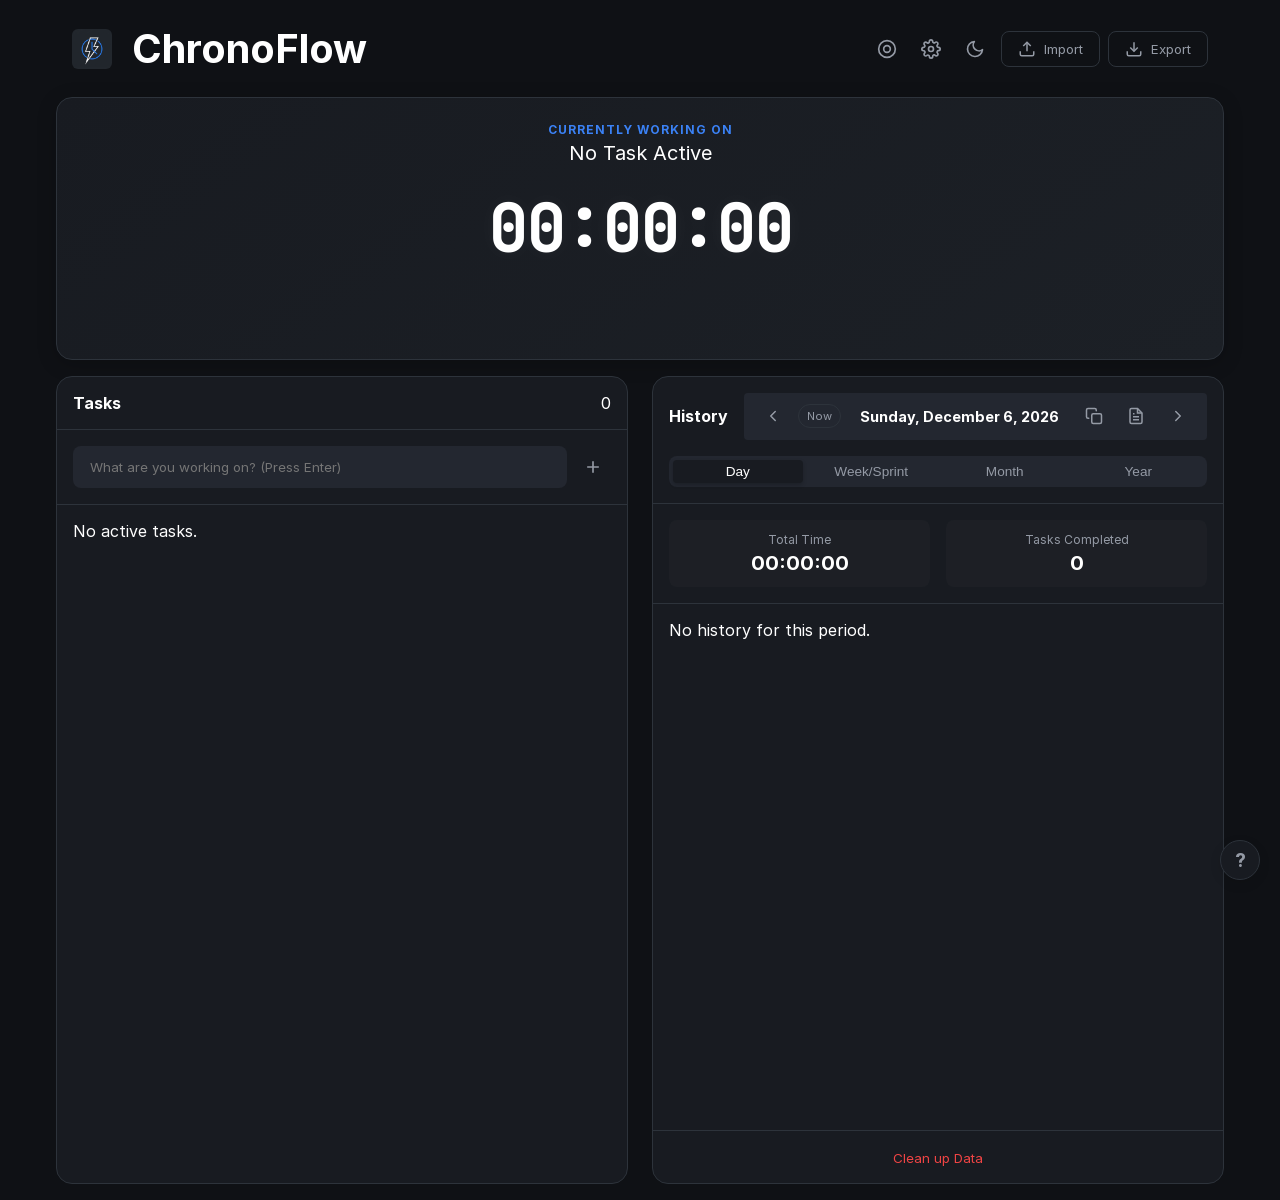
==== index.html @ f13c5814 "feat: Centralize favicon and logo assets in `src/img`, replace header text logo with an image, and a" ====
<!--
 * @file index.html
 * @description Main application layout and modal containers
 * @requires style.css, script.js
-->
<!DOCTYPE html>
<html lang="en">

<head>
    <meta charset="UTF-8">
    <meta name="viewport" content="width=device-width, initial-scale=1.0">
    <title>ChronoFlow | Premium Time Tracker</title>
    <link rel="icon" type="image/png" href="src/img/favicon.png">
    <link rel="stylesheet" href="src/css/style.css">
</head>

<body>
    <div class="app-container">
        <!-- Header -->
        <header class="app-header">
            <div class="logo">
                <span class="logo-icon"><img class="logo-icon" src="src/img/favicon.png" alt="Logo"></span>
                <h1>ChronoFlow</h1>
            </div>
            <div class="header-controls">
                <button id="zenModeBtn" class="btn btn-icon" title="Toggle Zen Mode">
                    <svg width="20" height="20" viewBox="0 0 24 24" fill="none" stroke="currentColor" stroke-width="2">
                        <circle cx="12" cy="12" r="10"></circle>
                        <circle cx="12" cy="12" r="4"></circle>
                    </svg>
                </button>
                <button id="settingsBtn" class="btn btn-icon" title="Settings">
                    <svg width="20" height="20" viewBox="0 0 24 24" fill="none" stroke="currentColor" stroke-width="2">
                        <circle cx="12" cy="12" r="3"></circle>
                        <path
                            d="M19.4 15a1.65 1.65 0 0 0 .33 1.82l.06.06a2 2 0 0 1 0 2.83 2 2 0 0 1-2.83 0l-.06-.06a1.65 1.65 0 0 0-1.82-.33 1.65 1.65 0 0 0-1 1.51V21a2 2 0 0 1-2 2 2 2 0 0 1-2-2v-.09A1.65 1.65 0 0 0 9 19.4a1.65 1.65 0 0 0-1.82.33l-.06.06a2 2 0 0 1-2.83 0 2 2 0 0 1 0-2.83l.06-.06a1.65 1.65 0 0 0 .33-1.82 1.65 1.65 0 0 0-1.51-1H3a2 2 0 0 1-2-2 2 2 0 0 1 2-2h.09A1.65 1.65 0 0 0 4.6 9a1.65 1.65 0 0 0-.33-1.82l-.06-.06a2 2 0 0 1 0-2.83 2 2 0 0 1 2.83 0l.06.06a1.65 1.65 0 0 0 1.82.33H9a1.65 1.65 0 0 0 1-1.51V3a2 2 0 0 1 2-2 2 2 0 0 1 2 2v.09a1.65 1.65 0 0 0 1 1.51 1.65 1.65 0 0 0 1.82-.33l.06-.06a2 2 0 0 1 2.83 0 2 2 0 0 1 0 2.83l-.06.06a1.65 1.65 0 0 0-.33 1.82V9a1.65 1.65 0 0 0 1.51 1H21a2 2 0 0 1 2 2 2 2 0 0 1-2 2h-.09a1.65 1.65 0 0 0-1.51 1z">
                        </path>
                    </svg>
                </button>
                <button id="themeToggle" class="btn btn-icon" title="Toggle Theme">
                    <svg id="themeIconSun" class="hidden" width="20" height="20" viewBox="0 0 24 24" fill="none"
                        stroke="currentColor" stroke-width="2" stroke-linecap="round" stroke-linejoin="round">
                        <circle cx="12" cy="12" r="5" />
                        <line x1="12" y1="1" x2="12" y2="3" />
                        <line x1="12" y1="21" x2="12" y2="23" />
                        <line x1="4.22" y1="4.22" x2="5.64" y2="5.64" />
                        <line x1="18.36" y1="18.36" x2="19.78" y2="19.78" />
                        <line x1="1" y1="12" x2="3" y2="12" />
                        <line x1="21" y1="12" x2="23" y2="12" />
                        <line x1="4.22" y1="19.78" x2="5.64" y2="18.36" />
                        <line x1="18.36" y1="5.64" x2="19.78" y2="4.22" />
                    </svg>
                    <svg id="themeIconMoon" width="20" height="20" viewBox="0 0 24 24" fill="none" stroke="currentColor"
                        stroke-width="2" stroke-linecap="round" stroke-linejoin="round">
                        <path d="M21 12.79A9 9 0 1 1 11.21 3 7 7 0 0 0 21 12.79z" />
                    </svg>
                </button>
                <input type="file" id="importInput" accept=".json" style="display: none;">
                <button id="importBtn" class="btn btn-outline" title="Import Data from JSON">
                    <svg width="18" height="18" viewBox="0 0 24 24" fill="none" stroke="currentColor" stroke-width="2">
                        <path d="M21 15v4a2 2 0 0 1-2 2H5a2 2 0 0 1-2-2v-4"></path>
                        <polyline points="17 8 12 3 7 8"></polyline>
                        <line x1="12" y1="3" x2="12" y2="15"></line>
                    </svg>
                    Import
                </button>
                <button id="exportBtn" class="btn btn-outline" title="Export Data to JSON">
                    <svg width="18" height="18" viewBox="0 0 24 24" fill="none" stroke="currentColor" stroke-width="2">
                        <path d="M21 15v4a2 2 0 0 1-2 2H5a2 2 0 0 1-2-2v-4"></path>
                        <polyline points="7 10 12 15 17 10"></polyline>
                        <line x1="12" y1="15" x2="12" y2="3"></line>
                    </svg>
                    Export
                </button>
            </div>
        </header>

        <!-- Global Timer (Hero) -->
        <section class="timer-docket">
            <div class="active-task-display">
                <p class="label">CURRENTLY WORKING ON</p>
                <h2 id="activeTaskTitle">No Task Active</h2>
            </div>
            <div class="timer-display">
                <span id="globalTimer">00:00:00</span>
            </div>
            <div class="timer-controls">
                <!-- Only visible when a task is running/paused -->
                <div id="activeControls" class="active-controls hidden">
                    <button id="globalActionBtn" class="btn btn-primary btn-icon" title="Toggle Timer">
                        <!-- Icon injected by JS -->
                    </button>
                </div>
            </div>
        </section>

        <!-- Main Content Grid -->
        <main class="main-grid">

            <!-- Todo Column -->
            <section class="panel todo-panel">
                <div class="panel-header">
                    <h3>Tasks</h3>
                    <span class="badge" id="taskCount">0</span>
                </div>

                <div class="todo-input-wrapper">
                    <input type="text" id="newTaskInput" placeholder="What are you working on? (Press Enter)"
                        autocomplete="off">
                    <button id="addTaskBtn" class="btn btn-icon">
                        <svg width="20" height="20" viewBox="0 0 24 24" fill="none" stroke="currentColor"
                            stroke-width="2">
                            <line x1="12" y1="5" x2="12" y2="19"></line>
                            <line x1="5" y1="12" x2="19" y2="12"></line>
                        </svg>
                    </button>
                </div>

                <div class="todo-list" id="todoList">
                    <!-- Tasks injected here -->
                    <div class="empty-state">
                        <p>No active tasks. Add one to start tracking!</p>
                    </div>
                </div>
            </section>

            <!-- History/Dashboard Column -->
            <section class="panel history-panel">
                <div class="panel-header history-header-layout">
                    <div class="history-title-row">
                        <h3>History</h3>
                        <div class="history-controls">
                            <button id="prevPeriodBtn" class="btn btn-icon btn-sm" title="Previous">
                                <svg width="18" height="18" viewBox="0 0 24 24" fill="none" stroke="currentColor"
                                    stroke-width="2" stroke-linecap="round" stroke-linejoin="round">
                                    <path d="m15 18-6-6 6-6" />
                                </svg>
                            </button>
                            <button id="todayBtn" class="btn btn-outline btn-xs">Now</button>
                            <span id="historyRangeLabel">Today</span>
                            <button id="copyReportBtn" class="btn btn-icon btn-sm" title="Copy Report">
                                <svg width="18" height="18" viewBox="0 0 24 24" fill="none" stroke="currentColor"
                                    stroke-width="2" stroke-linecap="round" stroke-linejoin="round">
                                    <rect x="9" y="9" width="13" height="13" rx="2" ry="2"></rect>
                                    <path d="M5 15H4a2 2 0 0 1-2-2V4a2 2 0 0 1 2-2h9a2 2 0 0 1 2 2v1"></path>
                                </svg>
                            </button>
                            <button id="exportReportBtn" class="btn btn-icon btn-sm" title="Export Report">
                                <svg width="18" height="18" viewBox="0 0 24 24" fill="none" stroke="currentColor"
                                    stroke-width="2">
                                    <path d="M14 2H6a2 2 0 0 0-2 2v16a2 2 0 0 0 2 2h12a2 2 0 0 0 2-2V8z"></path>
                                    <polyline points="14 2 14 8 20 8"></polyline>
                                    <line x1="16" y1="13" x2="8" y2="13"></line>
                                    <line x1="16" y1="17" x2="8" y2="17"></line>
                                    <polyline points="10 9 9 9 8 9"></polyline>
                                </svg>
                            </button>
                            <button id="nextPeriodBtn" class="btn btn-icon btn-sm" title="Next">
                                <svg width="18" height="18" viewBox="0 0 24 24" fill="none" stroke="currentColor"
                                    stroke-width="2" stroke-linecap="round" stroke-linejoin="round">
                                    <path d="m9 18 6-6-6-6" />
                                </svg>
                            </button>
                        </div>
                    </div>

                    <div class="tabs history-tabs-container">
                        <button class="tab-btn active" data-view="day">Day</button>
                        <button class="tab-btn" data-view="week">Week/Sprint</button>
                        <button class="tab-btn" data-view="month">Month</button>
                        <button class="tab-btn" data-view="year">Year</button>
                    </div>
                </div>

                <!-- Analytics Chart -->
                <div id="analyticsChart" class="analytics-container hidden" style="margin-bottom: 1rem;">
                    <!-- Charts will be injected here by JS -->
                </div>

                <div class="stats-summary" id="statsSummary">
                    <div class="stat-card">
                        <span class="stat-label">Total Time</span>
                        <span class="stat-value" id="totalTimeStat">0h 0m</span>
                    </div>
                    <div class="stat-card">
                        <span class="stat-label">Tasks Completed</span>
                        <span class="stat-value" id="completedCountStat">0</span>
                    </div>
                </div>

                <div class="history-list" id="historyList">
                    <!-- History items injected here -->
                </div>

                <div class="panel-footer">
                    <button id="cleanupBtn" class="btn btn-text btn-sm text-danger">Clean up Data</button>
                </div>
            </section>

        </main>
    </div>

    <!-- Journal Modal -->
    <div id="journalModal" class="modal-overlay hidden">
        <div class="modal">
            <div class="modal-header">
                <h3 id="journalModalTitle">Task Journal</h3>
                <button id="closeJournalBtn" class="btn btn-icon btn-sm">
                    <svg width="20" height="20" viewBox="0 0 24 24" fill="none" stroke="currentColor" stroke-width="2">
                        <line x1="18" y1="6" x2="6" y2="18"></line>
                        <line x1="6" y1="6" x2="18" y2="18"></line>
                    </svg>
                </button>
            </div>
            <div class="modal-body">
                <div class="journal-controls">
                    <button id="copyJournalBtn" class="btn btn-outline btn-sm">
                        <svg width="14" height="14" viewBox="0 0 24 24" fill="none" stroke="currentColor"
                            stroke-width="2">
                            <rect x="9" y="9" width="13" height="13" rx="2" ry="2"></rect>
                            <path d="M5 15H4a2 2 0 0 1-2-2V4a2 2 0 0 1 2-2h9a2 2 0 0 1 2 2v1"></path>
                        </svg>
                        Copy All
                    </button>
                </div>
                <div id="journalList" class="journal-list">
                    <!-- Entries go here -->
                </div>
                <div class="journal-form">
                    <h4>Add Entry</h4>
                    <input type="text" id="journalTitleInput" placeholder="Entry Title (optional)" class="input-sm">
                    <textarea id="journalContentInput" placeholder="What happened?" rows="3"
                        class="input-sm"></textarea>
                    <div style="display: flex; gap: 0.5rem; margin-top: 0.5rem;">
                        <button id="addJournalAndCloseBtn" class="btn btn-outline btn-sm" style="flex: 1;">Add &
                            Close</button>
                        <button id="addJournalBtn" class="btn btn-primary btn-sm" style="flex: 1;">Add Entry</button>
                    </div>
                </div>
            </div>
        </div>
    </div>

    <!-- Confirm Delete Modal -->
    <div id="confirmModal" class="modal-overlay hidden">
        <div class="modal" style="max-width: 400px; height: auto;">
            <div class="modal-header">
                <h3>Confirm Deletion</h3>
            </div>
            <div class="modal-body">
                <p>This task has journal entries associated with it.</p>
                <p style="color: var(--text-secondary); font-size: 0.9rem; margin-top: 0.5rem;">Are you sure you want to
                    permanently delete this task and all its data?</p>
                <div style="display: flex; justify-content: flex-end; gap: 1rem; margin-top: 1.5rem;">
                    <button id="cancelDeleteBtn" class="btn btn-outline">Cancel</button>
                    <button id="confirmDeleteBtn" class="btn btn-primary"
                        style="background: var(--accent-warning); border-color: var(--accent-warning);">Delete
                        Permanently</button>
                </div>
            </div>
        </div>
    </div>

    <!-- Error Modal -->
    <div id="errorModal" class="modal-overlay hidden">
        <div class="modal" style="max-width: 400px; height: auto; border-top: 4px solid var(--accent-warning);">
            <div class="modal-header">
                <h3>Action Required</h3>
            </div>
            <div class="modal-body">
                <p id="errorMessage">This task hasn't been started. You should start tracking time before completing it.
                </p>
                <div style="display: flex; justify-content: flex-end; margin-top: 1.5rem;">
                    <button onclick="closeErrorModal()" class="btn btn-primary">Got it</button>
                </div>
            </div>
        </div>
    </div>

    <!-- Cleanup Modal -->
    <div id="cleanupModal" class="modal-overlay hidden">
        <div class="modal" style="max-width: 400px; height: auto;">
            <div class="modal-header">
                <h3>Cleanup History</h3>
                <button onclick="closeCleanupModal()" class="btn btn-icon btn-sm">
                    <svg width="20" height="20" viewBox="0 0 24 24" fill="none" stroke="currentColor" stroke-width="2">
                        <line x1="18" y1="6" x2="6" y2="18"></line>
                        <line x1="6" y1="6" x2="18" y2="18"></line>
                    </svg>
                </button>
            </div>
            <div class="modal-body" style="gap: 0.75rem;">
                <p style="font-size: 0.9rem; color: var(--text-secondary); margin-bottom: 0.5rem;">Select an option to
                    clear your recorded history:</p>

                <button onclick="performCleanup('30')" class="btn btn-outline btn-full"
                    style="justify-content: flex-start; padding: 0.75rem 1rem;">
                    <svg width="18" height="18" viewBox="0 0 24 24" fill="none" stroke="currentColor" stroke-width="2">
                        <polyline points="3 6 5 6 21 6"></polyline>
                        <path d="M19 6v14a2 2 0 0 1-2 2H7a2 2 0 0 1-2-2V6m3 0V4a2 2 0 0 1 2-2h4a2 2 0 0 1 2 2v2"></path>
                    </svg>
                    Older than 30 days
                </button>

                <button onclick="performCleanup('60')" class="btn btn-outline btn-full"
                    style="justify-content: flex-start; padding: 0.75rem 1rem;">
                    <svg width="18" height="18" viewBox="0 0 24 24" fill="none" stroke="currentColor" stroke-width="2">
                        <polyline points="3 6 5 6 21 6"></polyline>
                        <path d="M19 6v14a2 2 0 0 1-2 2H7a2 2 0 0 1-2-2V6m3 0V4a2 2 0 0 1 2-2h4a2 2 0 0 1 2 2v2"></path>
                    </svg>
                    Older than 60 days
                </button>

                <button onclick="performCleanup('all')" class="btn btn-danger btn-full"
                    style="justify-content: flex-start; padding: 0.75rem 1rem;">
                    <svg width="18" height="18" viewBox="0 0 24 24" fill="none" stroke="currentColor"
                        stroke-width="1.5">
                        <path
                            d="M19 7l-.867 12.142A2 2 0 0116.138 21H7.862a2 2 0 01-1.995-1.858L5 7m5 4v6m4-6v6m1-10V4a1 1 0 00-1-1h-4a1 1 0 00-1 1v3M4 7h16"
                            stroke="white" fill="none"></path>
                    </svg>
                    Delete All History
                </button>
            </div>
        </div>
    </div>

    <!-- Shortcuts Modal -->
    <div id="shortcutsModal" class="modal-overlay hidden">
        <div class="modal" style="max-width: 400px; height: auto;">
            <div class="modal-header">
                <h3>Keyboard Shortcuts</h3>
                <button onclick="closeShortcutsModal()" class="btn btn-icon btn-sm">
                    <svg width="20" height="20" viewBox="0 0 24 24" fill="none" stroke="currentColor" stroke-width="2">
                        <line x1="18" y1="6" x2="6" y2="18"></line>
                        <line x1="6" y1="6" x2="18" y2="18"></line>
                    </svg>
                </button>
            </div>
            <div class="modal-body" style="gap: 1rem;">
                <div style="display:grid; grid-template-columns: 1fr auto; gap: 0.5rem; align-items:center;">
                    <span>Add New Task</span> <kbd
                        style="background:var(--bg-input); border:1px solid var(--border); padding:2px 6px; border-radius:4px; font-size:0.8rem;">Enter</kbd>
                    <span>Pause Active Task</span> <kbd
                        style="background:var(--bg-input); border:1px solid var(--border); padding:2px 6px; border-radius:4px; font-size:0.8rem;">Space</kbd>
                    <span>Show Shortcuts</span> <kbd
                        style="background:var(--bg-input); border:1px solid var(--border); padding:2px 6px; border-radius:4px; font-size:0.8rem;">?</kbd>
                    <span>Close Modals/Menus</span> <kbd
                        style="background:var(--bg-input); border:1px solid var(--border); padding:2px 6px; border-radius:4px; font-size:0.8rem;">Esc</kbd>
                </div>
            </div>
        </div>
    </div>

    <button id="helpBtn" class="btn btn-icon" title="Shortcuts (?)"
        style="position:fixed; bottom:20px; right:20px; background:var(--bg-panel); border:1px solid var(--border); box-shadow:0 4px 12px rgba(0,0,0,0.1); border-radius:50%; width:40px; height:40px; justify-content:center;">
        <span style="font-weight:bold; font-size:1.2rem;">?</span>
    </button>

    <!-- Settings Modal -->
    <div id="settingsModal" class="modal-overlay hidden">
        <div class="modal" style="max-width: 400px; height: auto;">
            <div class="modal-header">
                <h3>Settings</h3>
                <button id="closeSettingsModal" class="btn btn-icon btn-sm" title="Close">
                    <svg width="20" height="20" viewBox="0 0 24 24" fill="none" stroke="currentColor" stroke-width="2">
                        <line x1="18" y1="6" x2="6" y2="18"></line>
                        <line x1="6" y1="6" x2="18" y2="18"></line>
                    </svg>
                </button>
            </div>
            <div class="modal-body">
                <div class="setting-item" style="margin-top: 1rem;">
                    <div class="setting-label">
                        <label for="sprintStartSelect">Sprint Start Day</label>
                    </div>
                    <select id="sprintStartSelect" class="input-sm" style="width: 100%;">
                        <option value="0">Sunday</option>
                        <option value="1">Monday</option>
                        <option value="2">Tuesday</option>
                        <option value="3">Wednesday</option>
                        <option value="4">Thursday</option>
                        <option value="5">Friday</option>
                        <option value="6">Saturday</option>
                    </select>
                </div>

                <div class="setting-item">
                    <div class="setting-label">
                        <label for="volumeSlider">Master Volume</label>
                        <span id="volumeValue">50%</span>
                    </div>
                    <input type="range" id="volumeSlider" min="0" max="100" value="50">
                </div>
                <div style="display: flex; justify-content: flex-end; margin-top: 1.5rem;">
                    <button id="closeSettingsBtn" class="btn btn-outline">Close</button>
                </div>
            </div>
        </div>
    </div>

    <!-- Manual Time Modal -->
    <div id="manualTimeModal" class="modal-overlay hidden">
        <div class="modal" style="max-width: 400px; height: auto;">
            <div class="modal-header">
                <h3 id="manualTimeModalTitle">Add Manual Time</h3>
                <button onclick="closeManualTimeModal()" class="btn btn-icon btn-sm">
                    <svg width="20" height="20" viewBox="0 0 24 24" fill="none" stroke="currentColor" stroke-width="2">
                        <line x1="18" y1="6" x2="6" y2="18"></line>
                        <line x1="6" y1="6" x2="18" y2="18"></line>
                    </svg>
                </button>
            </div>
            <div class="modal-body">
                <p style="color:var(--text-secondary); font-size:0.9rem; margin-bottom:1rem;">Add time explicitly to
                    this task. Useful for offline work.</p>
                <div style="display:flex; gap:1rem; align-items:center; justify-content:center; margin-bottom:1.5rem;">
                    <div style="text-align:center;">
                        <label
                            style="font-size:0.8rem; color:var(--text-muted); display:block; margin-bottom:0.25rem;">Hours</label>
                        <input type="number" id="manualHoursInput" min="0" value="0" class="input-sm"
                            style="width:60px; text-align:center; font-size:1.2rem;">
                    </div>
                    <span style="font-size:1.5rem; font-weight:bold; margin-top:1rem;">:</span>
                    <div style="text-align:center;">
                        <label
                            style="font-size:0.8rem; color:var(--text-muted); display:block; margin-bottom:0.25rem;">Minutes</label>
                        <input type="number" id="manualMinutesInput" min="0" max="59" value="0" class="input-sm"
                            style="width:60px; text-align:center; font-size:1.2rem;">
                    </div>
                </div>
                <div style="display: flex; justify-content: flex-end; gap: 1rem;">
                    <button onclick="closeManualTimeModal()" class="btn btn-outline">Cancel</button>
                    <button onclick="addManualTime()" class="btn btn-primary">Add Time</button>
                </div>
            </div>
        </div>
    </div>

    <script type="module" src="script.js"></script>
</body>

</html>
---- src/css/style.css ----
/*
 * @file style.css
 * @description Global styling, variables, layout, animations
 * @scope Global
 */
/* CSS Variables */
/* Local Fonts */
@font-face {
    font-family: 'Inter';
    src: url('../fonts/Inter-Regular.woff2') format('woff2');
    font-weight: 400;
    font-style: normal;
    font-display: swap;
}
@font-face {
    font-family: 'Inter';
    src: url('../fonts/Inter-Bold.woff2') format('woff2');
    font-weight: 700;
    font-style: normal;
    font-display: swap;
}
@font-face {
    font-family: 'JetBrains Mono';
    src: url('../fonts/JetBrainsMono-Regular.woff2') format('woff2');
    font-weight: 400;
    font-style: normal;
    font-display: swap;
}

:root {
    --bg-app: #0f1115;
    --bg-panel: #181b21;
    --bg-input: #232730;

    --text-primary: #ffffff;
    --text-secondary: #949aa5;
    --text-muted: #5f6570;

    --accent-primary: #3b82f6; /* Blue */
    --accent-primary-glow: rgba(59, 130, 246, 0.4);
    --accent-success: #10b981; /* Green */
    --accent-warning: #f59e0b; /* Amber */
    --accent-danger: #ef4444; /* Red */

    --border: #2d333b;
    --radius-lg: 16px;
    --radius-md: 8px;
    --radius-sm: 4px;

    --font-ui: 'Inter', sans-serif;
    --font-mono: 'JetBrains Mono', monospace;
}

/* Light Mode Overrides */
body.light-mode {
    --bg-app: #f0f2f5;
    --bg-panel: #ffffff;
    --bg-input: #ffffff;

    --text-primary: #1e293b;
    --text-secondary: #64748b;
    --text-muted: #94a3b8;

    --border: #e2e8f0;

    --accent-primary-glow: rgba(59, 130, 246, 0.12);
}

body.light-mode ::-webkit-scrollbar-thumb {
    background: #cbd5e1;
}

body.light-mode ::-webkit-scrollbar-thumb:hover {
    background: #94a3b8;
}

body.light-mode .timer-docket {
    background: linear-gradient(145deg, #ffffff, #f8fafc);
    border-color: #e2e8f0;
    box-shadow: 0 10px 25px rgba(0,0,0,0.05);
}

body.light-mode #newTaskInput {
    background: #ffffff;
    border: 1px solid #cbd5e1;
    color: #1e293b;
}

body.light-mode ::placeholder {
    color: #94a3b8;
    opacity: 1;
}

body.light-mode .todo-item {
    background: #ffffff;
    box-shadow: 0 2px 4px rgba(0,0,0,0.02);
    border: 1px solid #e2e8f0;
}

body.light-mode .todo-item:hover {
    background: #f8fafc;
    border-color: #cbd5e1;
}

body.light-mode .history-controls {
    background: #ffffff !important;
    border: 1px solid #e2e8f0;
}

body.light-mode .tabs {
    background: #f1f5f9;
    border: 1px solid #e2e8f0;
}

body.light-mode .tab-btn.active {
    background: #ffffff;
    color: var(--accent-primary);
    box-shadow: 0 2px 4px rgba(0,0,0,0.05);
    border: 1px solid #e2e8f0;
    font-weight: 600;
}

body.light-mode .stat-card {
    background: #ffffff;
    border: 1px solid #e2e8f0;
    box-shadow: 0 2px 4px rgba(0,0,0,0.02);
}

body.light-mode .history-item {
    background: #ffffff;
    border: 1px solid #e2e8f0;
    margin-bottom: 0.5rem;
    border-radius: var(--radius-sm);
    box-shadow: 0 1px 2px rgba(0,0,0,0.02);
}

body.light-mode .history-item:last-child {
    border-bottom: 1px solid #e2e8f0; /* Ensure box style consistency */
}

/* Light Mode Hover Adjustments */
body.light-mode .btn-icon:hover {
    background: rgba(0, 0, 0, 0.05);
    color: var(--text-primary);
}

body.light-mode .btn-action-play:hover {
    color: #059669; /* Darker green for hover */
    background: rgba(16, 185, 129, 0.1);
}

body.light-mode .btn-action-journal:hover {
    color: var(--accent-primary);
    background: rgba(59, 130, 246, 0.1);
}

body.light-mode .btn-action-delete:hover {
    color: var(--accent-danger);
    background: rgba(239, 68, 68, 0.1);
}

body.light-mode #themeToggle:hover {
    background: rgba(0, 0, 0, 0.08);
}

body.light-mode .journal-form {
    background: #f8fafc;
    border: 1px solid #e2e8f0;
}

body.light-mode .input-sm {
    background: #ffffff;
    border-color: #cbd5e1;
    color: #1e293b;
}

body.light-mode .journal-form h4 {
    color: #4b5463;
}

/* Reset & Base */
* { box-sizing: border-box; margin: 0; padding: 0; }
body {
    background-color: var(--bg-app);
    color: var(--text-primary);
    font-family: var(--font-ui);
    min-height: 75em;
    height: 100vh;
    overflow: scroll;
    display: flex;
    justify-content: center;
}

/* Analytics Chart */
.analytics-container {
    background: var(--bg-input);
    padding: 1rem;
    border-radius: var(--radius-md);
    border: 1px solid var(--border);
}

.chart-bars {
    display: flex;
    justify-content: space-between;
    align-items: flex-end;
    height: 120px;
    gap: 4px;
    padding-bottom: 5px;
}

.bar-wrap {
    flex: 1;
    display: flex;
    flex-direction: column;
    align-items: center;
    height: 100%;
    justify-content: flex-end;
    position: relative;
    cursor: help;
}

.bar {
    width: 60%;
    background: var(--accent-primary);
    border-radius: var(--radius-sm) var(--radius-sm) 0 0;
    transition: height 0.5s cubic-bezier(0.16, 1, 0.3, 1);
    min-height: 2px;
    opacity: 0.8;
}

.bar:hover {
    opacity: 1;
    box-shadow: 0 0 10px var(--accent-primary-glow);
}

.bar-label {
    margin-top: 4px;
    font-size: 0.65rem;
    color: var(--text-muted);
}

body.light-mode .bar {
    background: var(--accent-primary);
    opacity: 0.9;
}

/* Zen Mode */
body.zen-mode .history-panel,
body.zen-mode .todo-panel,
body.zen-mode .logo,
body.zen-mode .header-controls > *:not(#zenModeBtn) {
    display: none !important;
}

body.zen-mode .app-header {
    background: transparent;
    border-bottom: none;
    pointer-events: none; /* Let clicks pass through if needed */
    justify-content: flex-end;
}

body.zen-mode .header-controls {
    pointer-events: auto;
}

body.zen-mode #zenModeBtn {
    position: fixed;
    top: 2rem;
    right: 2rem;
    z-index: 100;
    background: var(--bg-panel);
    border: 1px solid var(--border);
    width: 48px;
    height: 48px;
    border-radius: 50%;
    box-shadow: 0 4px 12px rgba(0,0,0,0.2);
}

body.zen-mode .app-container {
    justify-content: center;
    align-items: center;
}

body.zen-mode .main-grid {
    grid-column: 1 / -1;
    display: flex;
    justify-content: center;
    align-items: center;
    width: 100%;
}

body.zen-mode .timer-docket {
    transform: scale(1.2);
    width: 100%;
    max-width: 600px;
}

/* Light Mode Zen Override */
body.light-mode.zen-mode .timer-docket {
    background: #ffffff;
    border: 1px solid #cbd5e1;
    box-shadow: 0 25px 50px -12px rgba(0, 0, 0, 0.1);
}

body.light-mode.zen-mode #zenModeBtn {
    background: #ffffff;
    color: var(--accent-primary);
}

/* Animations */
@keyframes fadeIn { from { opacity: 0; } to { opacity: 1; } }
@keyframes slideUp { from { opacity: 0; transform: translateY(10px); } to { opacity: 1; transform: translateY(0); } }
@keyframes scaleIn { from { opacity: 0; transform: scale(0.95); } to { opacity: 1; transform: scale(1); } }
@keyframes slideOutRight { from { opacity: 1; transform: translateX(0); } to { opacity: 0; transform: translateX(50px); } }

.animate-fade-in { animation: fadeIn 0.3s ease-out forwards; }
.animate-slide-up { animation: slideUp 0.3s cubic-bezier(0.16, 1, 0.3, 1) forwards; }
.animate-scale-in { animation: scaleIn 0.2s cubic-bezier(0.16, 1, 0.3, 1) forwards; }
.animate-slide-out { animation: slideOutRight 0.3s ease-in forwards; }

.modal { animation: scaleIn 0.2s cubic-bezier(0.16, 1, 0.3, 1) forwards; }
.modal-overlay { animation: fadeIn 0.2s ease-out forwards; }

/* .todo-item animation handled in JS */
.history-item { animation: slideUp 0.3s cubic-bezier(0.16, 1, 0.3, 1) forwards; }

/* Utilities */
.hidden { display: none !important; }
.btn {
    cursor: pointer;
    border: none;
    border-radius: var(--radius-md);
    padding: 0.5rem 1rem;
    font-weight: 500;
    font-family: inherit;
    display: inline-flex;
    align-items: center;
    gap: 0.5rem;
    transition: all 0.2s ease;
}
.btn-primary { background: var(--accent-primary); color: white; }
.btn-primary:hover { box-shadow: 0 0 12px var(--accent-primary-glow); }
.btn-secondary { background: rgba(255,255,255,0.1); color: var(--text-primary); }
.btn-secondary:hover { background: rgba(255,255,255,0.15); }
.btn-warning { background: var(--accent-warning); color: black; }
.btn-danger { background: var(--accent-danger); color: white; }

/* ... (keep existing btn classes) ... */

/* Update Slider Track */
input[type="range"]::-webkit-slider-runnable-track {
    width: 100%;
    height: 6px;
    background: rgba(255,255,255,0.2); /* Higher contrast line */
    border-radius: 3px;
}
.btn-outline { background: transparent; border: 1px solid var(--border); color: var(--text-secondary); }
.btn-outline:hover { border-color: var(--text-primary); color: var(--text-primary); }
.btn-icon { padding: 0.5rem; border-radius: 50%; display: flex; align-items: center; justify-content: center; background: transparent; color: var(--text-secondary); }
.btn-icon:hover { background: rgba(255,255,255,0.1); color: white; }
.text-danger { color: var(--accent-danger) !important; }
.btn-text { background: none; border: none; padding: 0; }

/* Layout */
.app-container {
    width: 100%;
    max-width: 1200px;
    min-height: 500px;
    display: flex;
    flex-direction: column;
    padding: 1rem;
    gap: 1rem;
}

/* Header */
.app-header {
    display: flex;
    justify-content: space-between;
    align-items: center;
    padding: 0.5rem 1rem;
}
.header-controls {
    display: flex;
    align-items: center;
    gap: 0.5rem;
}
.logo { display: flex; align-items: center; gap: 0.75rem; font-weight: 700; font-size: 1.25rem; }

/* Timer Docket (Hero) */
.timer-docket {
    background: linear-gradient(145deg, var(--bg-panel), #1c2026);
    border: 1px solid var(--border);
    border-radius: var(--radius-lg);
    padding: 1.5rem;
    text-align: center;
    display: flex;
    flex-direction: column;
    align-items: center;
    gap: 0.5rem;
    box-shadow: 0 4px 20px rgba(0,0,0,0.2);
    min-height: 180px;
}
.active-task-display .label { font-size: 0.75rem; letter-spacing: 1px; color: var(--accent-primary); font-weight: 600; text-transform: uppercase; margin-bottom: 0.25rem; }
.active-task-display h2 { font-size: 1.25rem; font-weight: 500; color: var(--text-primary); height: 1.5em; overflow: hidden; text-overflow: ellipsis; white-space: nowrap; max-width: 600px; }

.timer-display {
    font-family: var(--font-mono);
    font-size: 4rem;
    font-weight: 700;
    color: var(--text-primary);
    text-shadow: 0 0 20px rgba(255,255,255,0.05);
    margin: 0.5rem 0;
}
.timer-controls { height: 48px; }

/* Main Grid */
.main-grid {
    display: grid;
    grid-template-columns: 1fr 1fr;
    gap: 1.5rem;
    flex: 1;
    min-height: 0; /* Fix flex overflow */
}

/* Panels */
.panel {
    background: var(--bg-panel);
    border: 1px solid var(--border);
    border-radius: var(--radius-lg);
    display: flex;
    flex-direction: column;
    overflow: hidden;
}
.panel-header {
    padding: 1rem;
    border-bottom: 1px solid var(--border);
    display: flex;
    justify-content: space-between;
    align-items: center;
}
.panel-header h3 { font-size: 1rem; font-weight: 600; }

.panel-footer {
    padding: 1rem;
    border-top: 1px solid var(--border);
    text-align: center;
}

/* Todo List Styles */
.todo-input-wrapper {
    padding: 1rem;
    display: flex;
    gap: 0.5rem;
    border-bottom: 1px solid var(--border);
}
#newTaskInput {
    flex: 1;
    background: var(--bg-input);
    border: 1px solid transparent;
    border-radius: var(--radius-md);
    padding: 0.75rem 1rem;
    color: white;
    font-family: inherit;
}
#newTaskInput:focus { outline: none; border-color: var(--accent-primary); }

.todo-list {
    flex: 1;
    overflow-y: auto;
    padding: 1rem;
    display: flex;
    flex-direction: column;
    gap: 0.75rem;
}

.todo-item {
    background: rgba(255,255,255,0.03);
    border: 1px solid transparent;
    border-radius: var(--radius-md);
    padding: 0.75rem 1rem;
    display: flex;
    align-items: center;
    gap: 1rem;
    transition: all 0.2s;
}
.todo-item:hover { background: rgba(255,255,255,0.05); }
.todo-item.active-running { border-color: var(--accent-primary); background: rgba(59, 130, 246, 0.05); }
.todo-item.active-paused { border-color: var(--accent-warning); background: rgba(245, 158, 11, 0.05); }

.todo-title {
    flex: 1;
    font-weight: 500;
    white-space: pre-wrap; /* Respect newlines */
    word-break: break-word; /* Wrap long words */
    min-width: 0; /* Enable flex shrinkage */
    overflow-wrap: break-word; /* Modern equivalent */
}
.todo-actions { display: flex; gap: 0.5rem; }
.btn-action-play { color: var(--accent-success); }
.btn-action-pause { color: var(--accent-warning); }
.btn-action-stop { color: var(--text-secondary); }
.btn-action-stop:hover { color: var(--accent-success); }
.btn-action-delete { color: var(--text-secondary); }
.btn-action-delete:hover { color: var(--accent-danger); }

/* History Styles */
.tabs { display: flex; gap: 0.25rem; background: var(--bg-input); padding: 0.25rem; border-radius: var(--radius-md); }
.tab-btn {
    background: transparent; border: none; color: var(--text-secondary);
    padding: 0.25rem 0.75rem; border-radius: var(--radius-sm); font-size: 0.85rem; cursor: pointer;
}
.tab-btn.active { background: var(--bg-panel); color: var(--text-primary); box-shadow: 0 2px 4px rgba(0,0,0,0.2); }

.stats-summary {
    display: grid;
    grid-template-columns: 1fr 1fr;
    gap: 1rem;
    padding: 1rem;
    border-bottom: 1px solid var(--border);
}
.stat-card {
    background: rgba(255,255,255,0.02);
    padding: 0.75rem;
    border-radius: var(--radius-md);
    text-align: center;
}
.stat-label { display: block; font-size: 0.75rem; color: var(--text-secondary); margin-bottom: 0.25rem; }
.stat-value { font-size: 1.25rem; font-weight: 700; }

.history-list {
    flex: 1;
    overflow-y: auto;
    padding: 1rem;
    scrollbar-gutter: stable;
}

.history-group-header {
    font-size: 0.75rem;
    color: var(--text-muted);
    font-weight: 700;
    text-transform: uppercase;
    margin: 1rem 0 0.5rem 0;
    letter-spacing: 0.5px;
}
.history-group-header:first-child { margin-top: 0; }

.history-controls {
    display: flex; align-items: center; gap: 0.5rem;
    background: var(--bg-input);
    padding: 0.4rem 0.75rem;
    border-radius: var(--radius-sm);
    flex: 1; justify-content: space-between;
    min-width: 250px;
}

#todayBtn {
    font-size: 0.7rem; padding: 2px 8px; border-radius: 12px; height: 24px;
}

#historyRangeLabel {
    font-size: 0.9rem; font-weight: 600; text-align: center; flex: 1;
}

.history-header-layout {
    flex-direction: column !important; /* Override flex-row if needed or just be specific */
    align-items: stretch !important;
    gap: 1rem;
}

.history-title-row {
    display: flex; justify-content: space-between; align-items: center; gap: 1rem; flex-wrap: wrap;
}

.history-tabs-container {
    width: 100%; display: flex; justify-content: center;
}

.tab-btn {
    flex: 1; /* Make them fill width */
    background: transparent; border: none; color: var(--text-secondary);
    padding: 0.25rem 0.75rem; border-radius: var(--radius-sm); font-size: 0.85rem; cursor: pointer;
}

.history-item {
    display: flex;
    justify-content: space-between;
    align-items: center;
    padding: 0.75rem;
    border-bottom: 1px solid rgba(255,255,255,0.05);
}
.history-item:last-child { border-bottom: none; }
.history-title {
    font-weight: 500;
    flex: 1;
    white-space: pre-wrap;
    word-break: break-word; /* Wrap long words */
    min-width: 0;
    overflow-wrap: break-word;
    margin-right: 1rem; /* Add spacing between title and time */
}
.history-duration { font-family: var(--font-mono); color: var(--text-secondary); }

/* Scrollbar */
::-webkit-scrollbar { width: 6px; }
::-webkit-scrollbar-track { background: transparent; }
::-webkit-scrollbar-thumb { background: #333; border-radius: 3px; }
::-webkit-scrollbar-thumb:hover { background: #444; }

@media (max-width: 768px) {
    .main-grid { grid-template-columns: 1fr; }
    .app-container { height: auto; overflow-y: auto; }
    body { overflow-y: auto; }
}

/* Modals */
.modal-overlay {
    position: fixed; top: 0; left: 0; width: 100%; height: 100%;
    background: rgba(0,0,0,0.7);
    display: flex; justify-content: center; align-items: center;
    z-index: 1000;
    backdrop-filter: blur(4px);
}
.modal {
    background: var(--bg-panel);
    border: 1px solid var(--border);
    border-radius: var(--radius-lg);
    width: 90%; max-width: 500px;
    max-height: 85vh;
    display: flex; flex-direction: column;
    box-shadow: 0 10px 40px rgba(0,0,0,0.5);
}
.modal-header {
    padding: 1rem; border-bottom: 1px solid var(--border);
    display: flex; justify-content: space-between; align-items: center;
}
.modal-body { padding: 1rem; overflow-y: auto; flex: 1; display: flex; flex-direction: column; gap: 1rem; }

/* Journal Styles */
.journal-controls { display: flex; justify-content: flex-end; }
.journal-list {
    display: flex; flex-direction: column; gap: 0.75rem; flex: 1;
    min-height: 150px;
    max-height: 350px;
    overflow-y: auto;
    padding-right: 5px; /* Space for scrollbar */
}

.journal-entry {
    background: rgba(255,255,255,0.03);
    border-radius: var(--radius-md);
    padding: 0.75rem;
    border-left: 3px solid var(--accent-primary);
}
.journal-meta { font-size: 0.75rem; color: var(--text-muted); margin-bottom: 0.25rem; display: flex; justify-content: space-between; }
.journal-title { font-weight: 600; font-size: 0.9rem; margin-bottom: 0.25rem; color: var(--text-primary); }
.journal-content { font-size: 0.9rem; color: var(--text-secondary); white-space: pre-wrap; }

.journal-form {
    background: var(--bg-input);
    padding: 1rem;
    border-radius: var(--radius-md);
    display: flex; flex-direction: column; gap: 0.5rem;
}
.journal-form h4 { font-size: 0.85rem; color: var(--text-muted); text-transform: uppercase; }

.input-sm {
    width: 100%; background: var(--bg-app); border: 1px solid var(--border);
    padding: 0.5rem; border-radius: var(--radius-sm); color: var(--text-primary); font-family: inherit;
}
.input-sm:focus { outline: none; border-color: var(--accent-primary); }
.btn-full { width: 100%; justify-content: center; }

.btn-action-journal { color: var(--text-secondary); }
.btn-action-journal:hover { color: var(--accent-primary); }

.journal-badge {
    position: absolute;
    top: -2px;
    right: -2px;
    background: var(--accent-primary);
    color: white;
    font-size: 0.65rem;
    font-weight: 700;
    min-width: 16px;
    height: 16px;
    border-radius: 8px;
    display: flex;
    justify-content: center;
    align-items: center;
    padding: 0 4px;
    pointer-events: none;
}

/* Settings Modal Styles */
.setting-item {
    margin-bottom: 2rem;
    background: rgba(255,255,255,0.03);
    padding: 1.5rem;
    border-radius: var(--radius-md);
    border: 1px solid var(--border);
}

.setting-label {
    display: flex;
    justify-content: space-between;
    align-items: center;
    margin-bottom: 1rem;
    font-weight: 500;
    color: var(--text-primary);
}

input[type="range"] {
    width: 100%;
    margin-top: 0.5rem;
    -webkit-appearance: none;
    appearance: none;
    background: transparent;
    cursor: pointer;
    height: 6px; /* Taller track target */
}

input[type="range"]::-webkit-slider-thumb {
    -webkit-appearance: none;
    height: 20px;
    width: 20px;
    border-radius: 50%;
    background: var(--accent-primary);
    margin-top: -7px;
    box-shadow: 0 0 0 4px rgba(59, 130, 246, 0.2);
    transition: transform 0.1s, box-shadow 0.2s;
}

input[type="range"]::-webkit-slider-thumb:hover {
    transform: scale(1.1);
    box-shadow: 0 0 0 6px rgba(59, 130, 246, 0.3);
}

input[type="range"]::-webkit-slider-runnable-track {
    width: 100%;
    height: 6px;
    background: #4B5563; /* Solid Gray for visibility */
    border-radius: 3px;
}

input[type="range"]::-moz-range-track {
    width: 100%;
    height: 6px;
    background: #4B5563;
    border-radius: 3px;
}

input[type="range"]:focus {
    outline: none;
}
input[type="range"]:focus::-webkit-slider-thumb {
    box-shadow: 0 0 0 6px rgba(59, 130, 246, 0.4);
}

/* Task Menu & Editing Styles */
.task-menu-container {
    position: relative;
    display: inline-block;
}

.task-menu-dropdown {
    position: absolute;
    right: 0;
    top: 100%;
    width: 12em;
    background: var(--bg-panel);
    border: 1px solid var(--border);
    border-radius: var(--radius-md);
    box-shadow: 0 4px 12px rgba(0,0,0,0.3);
    z-index: 50;
    overflow: hidden;
    margin-top: 4px;
    display: none; /* Hidden by default */
}

.task-menu-dropdown.show {
    display: block;
    animation: fadeIn 0.1s ease-out;
}

.task-menu-item {
    display: flex;
    align-items: center;
    gap: 0.5rem;
    width: 100%;
    padding: 0.75rem 1rem;
    background: transparent;
    border: none;
    color: var(--text-primary);
    font-size: 0.9rem;
    cursor: pointer;
    text-align: left;
    transition: background 0.2s;
}

.task-menu-item:hover {
    background: rgba(255,255,255,0.05);
}

.task-menu-item.danger {
    color: var(--accent-danger);
}
.task-menu-item.danger:hover {
    background: rgba(239, 68, 68, 0.1);
}

/* Light Mode Menu Overrides */
body.light-mode .task-menu-dropdown {
    background: #ffffff;
    box-shadow: 0 4px 12px rgba(0,0,0,0.1);
}
body.light-mode .task-menu-item:hover {
    background: #f1f5f9;
}

/* Edit Input */
.task-title-input {
    width: 100%;
    min-height: 8em; /* Approx 5 lines */
    background: var(--bg-input);
    border: 1px solid var(--accent-primary);
    border-radius: var(--radius-sm);
    color: var(--text-primary);
    font-family: inherit;
    font-size: inherit;
    padding: 0.5rem;
    outline: none;
    resize: vertical; /* Allow resizing if needed */
    line-height: 1.5;
}

.logo-icon {
    width: 2.5rem;
    height: 2.5rem;
    margin-right: 0.5rem;
    border-radius: 6px; /* Smooth rounded edges */
    object-fit: cover;  /* Ensure the image fills the space correctly */
}
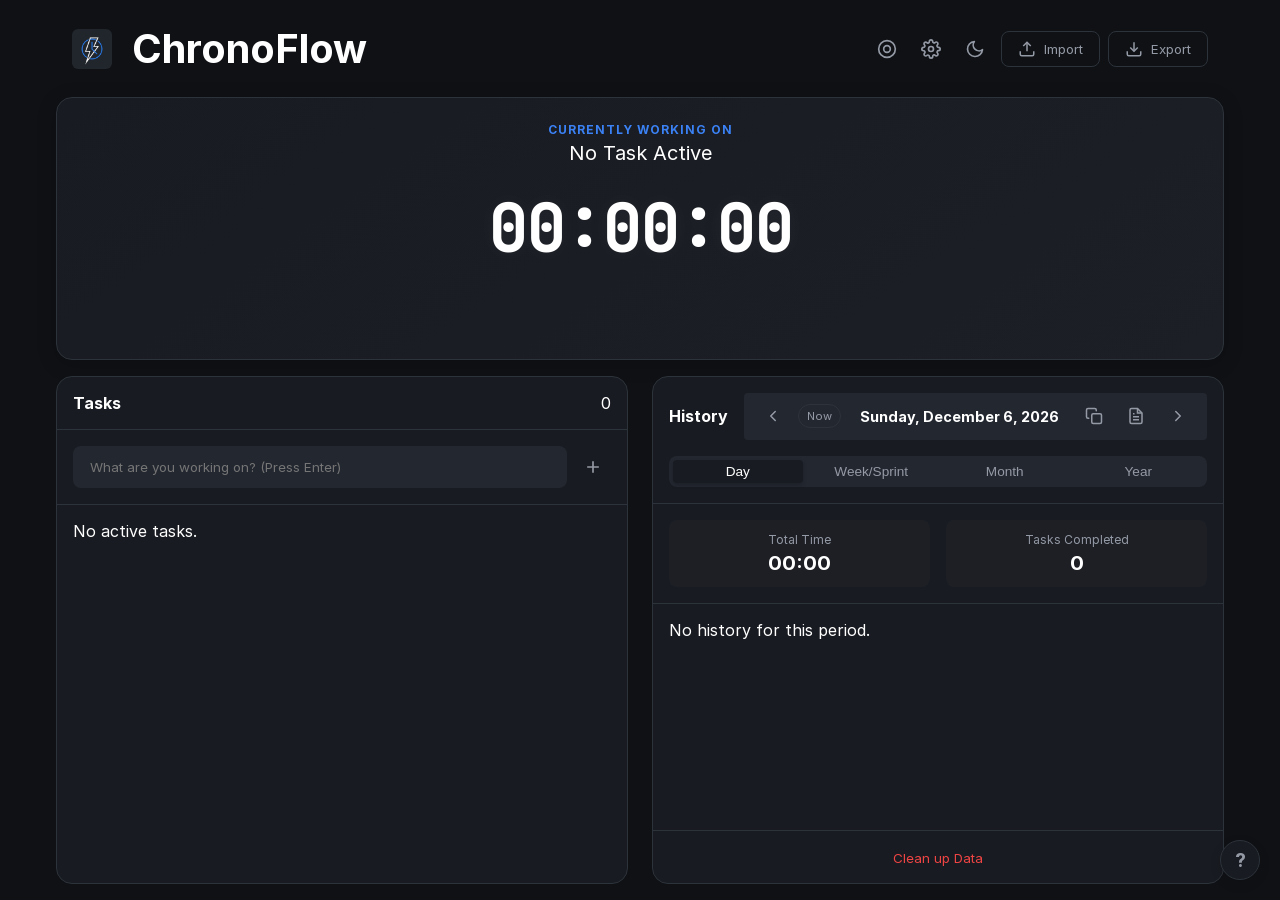
==== commit d1d05d3c: "feat: Add configurable timer refresh rate setting to allow users to adjust timer update frequency." ====
--- a/index.html
+++ b/index.html
@@ -387,6 +387,18 @@
 
                 <div class="setting-item">
                     <div class="setting-label">
+                        <label for="refreshRateSelect">Timer Refresh Rate</label>
+                    </div>
+                    <select id="refreshRateSelect" class="input-sm" style="width: 100%;">
+                        <option value="1000">1 Second</option>
+                        <option value="60000">1 Minute</option>
+                        <option value="300000">5 Minutes</option>
+                        <option value="900000">15 Minutes</option>
+                    </select>
+                </div>
+
+                <div class="setting-item">
+                    <div class="setting-label">
                         <label for="volumeSlider">Master Volume</label>
                         <span id="volumeValue">50%</span>
                     </div>
--- a/src/css/style.css
+++ b/src/css/style.css
@@ -184,7 +184,7 @@
     background-color: var(--bg-app);
     color: var(--text-primary);
     font-family: var(--font-ui);
-    min-height: 75em;
+    min-height: 55em;
     height: 100vh;
     overflow: scroll;
     display: flex;
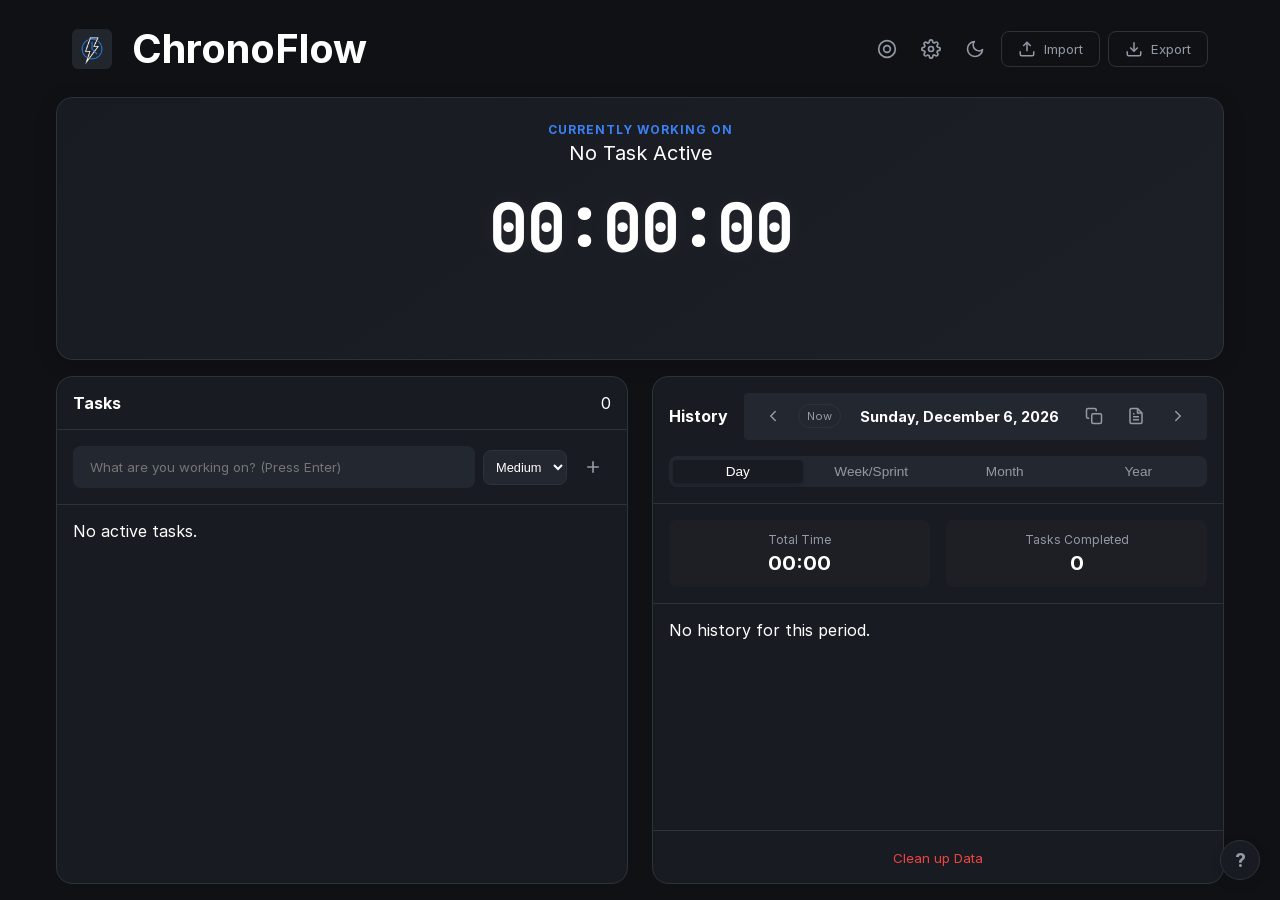
==== commit 126acc6f: "feat: add frontend design skill and create a new priority feature for tasks list" ====
--- a/index.html
+++ b/index.html
@@ -107,6 +107,11 @@
                 <div class="todo-input-wrapper">
                     <input type="text" id="newTaskInput" placeholder="What are you working on? (Press Enter)"
                         autocomplete="off">
+                    <select id="newTaskPriority" class="priority-select">
+                        <option value="low">Low</option>
+                        <option value="medium" selected>Medium</option>
+                        <option value="high">High</option>
+                    </select>
                     <button id="addTaskBtn" class="btn btn-icon">
                         <svg width="20" height="20" viewBox="0 0 24 24" fill="none" stroke="currentColor"
                             stroke-width="2">
--- a/src/css/style.css
+++ b/src/css/style.css
@@ -840,3 +840,66 @@
     border-radius: 6px; /* Smooth rounded edges */
     object-fit: cover;  /* Ensure the image fills the space correctly */
 }
+
+/* Priority Badge Styles */
+.priority-badge {
+    display: inline-block;
+    padding: 2px 8px;
+    border-radius: 10px;
+    font-size: 0.7rem;
+    font-weight: 600;
+    text-transform: uppercase;
+    letter-spacing: 0.5px;
+    margin-right: 8px;
+}
+
+.priority-high {
+    background: rgba(239, 68, 68, 0.15);
+    color: var(--accent-danger);
+}
+
+.priority-medium {
+    background: rgba(245, 158, 11, 0.15);
+    color: var(--accent-warning);
+}
+
+.priority-low {
+    background: rgba(16, 185, 129, 0.15);
+    color: var(--accent-success);
+}
+
+body.light-mode .priority-high {
+    background: rgba(239, 68, 68, 0.1);
+}
+
+body.light-mode .priority-medium {
+    background: rgba(245, 158, 11, 0.1);
+}
+
+body.light-mode .priority-low {
+    background: rgba(16, 185, 129, 0.1);
+}
+
+/* Priority Select Styles */
+.priority-select {
+    background: var(--bg-input);
+    border: 1px solid var(--border);
+    border-radius: var(--radius-md);
+    padding: 0.5rem;
+    color: var(--text-primary);
+    font-size: 0.8rem;
+    cursor: pointer;
+    outline: none;
+    height: fit-content;
+    align-self: center;
+}
+
+.priority-select:focus {
+    border-color: var(--accent-primary);
+}
+
+body.light-mode .priority-select {
+    background: #ffffff;
+    border-color: #cbd5e1;
+    color: #1e293b;
+}
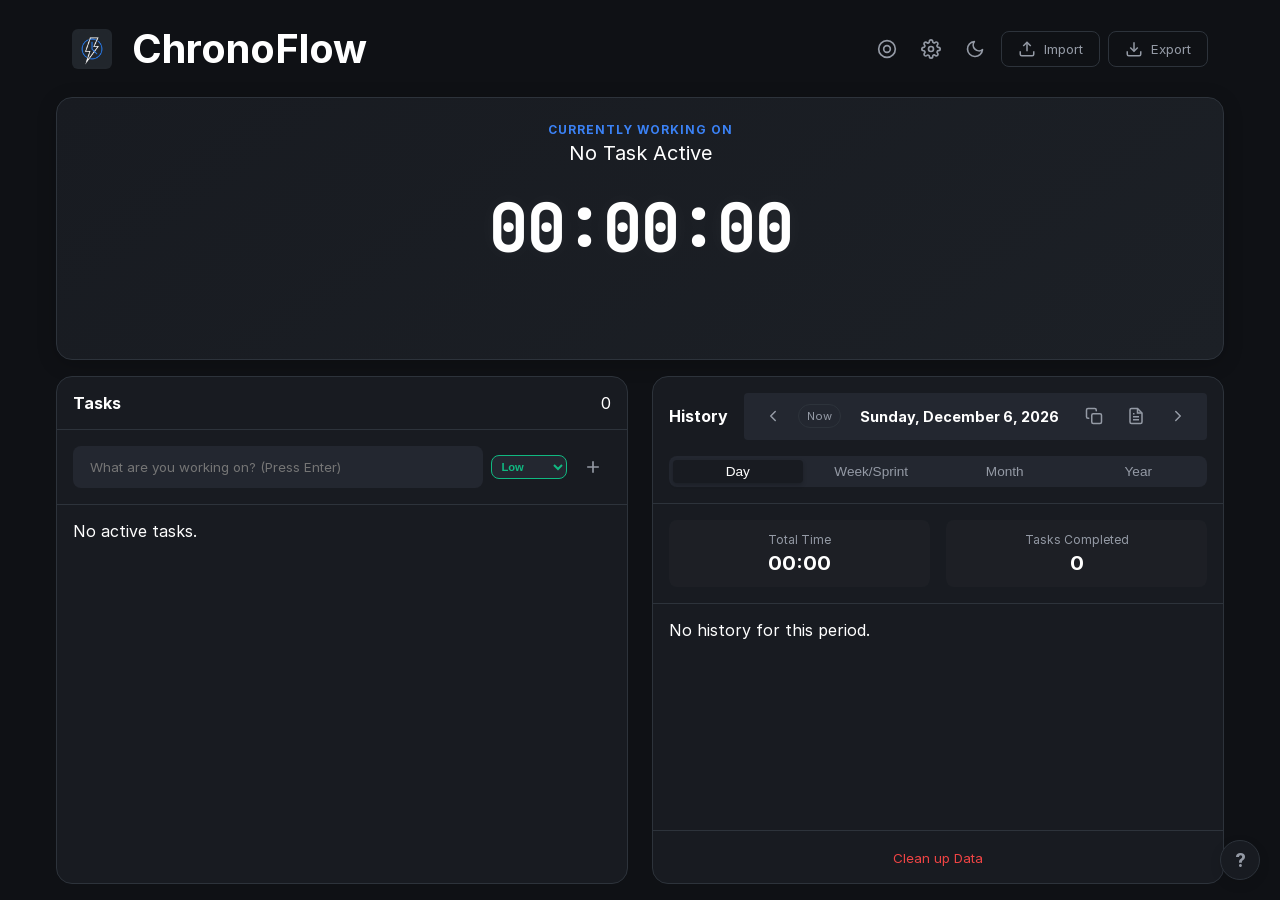
==== commit 51cfb27f: "move the default selected task priority option from medium to low" ====
--- a/index.html
+++ b/index.html
@@ -108,8 +108,8 @@
                     <input type="text" id="newTaskInput" placeholder="What are you working on? (Press Enter)"
                         autocomplete="off">
                     <select id="newTaskPriority" class="priority-select">
-                        <option value="low">Low</option>
-                        <option value="medium" selected>Medium</option>
+                        <option value="low" selected>Low</option>
+                        <option value="medium">Medium</option>
                         <option value="high">High</option>
                     </select>
                     <button id="addTaskBtn" class="btn btn-icon">
--- a/src/css/style.css
+++ b/src/css/style.css
@@ -587,6 +587,7 @@
     align-items: center;
     padding: 0.75rem;
     border-bottom: 1px solid rgba(255,255,255,0.05);
+    cursor: default;
 }
 .history-item:last-child { border-bottom: none; }
 .history-title {
@@ -851,6 +852,12 @@
     text-transform: uppercase;
     letter-spacing: 0.5px;
     margin-right: 8px;
+    cursor: pointer;
+    transition: opacity 0.2s;
+}
+
+.priority-badge:hover {
+    opacity: 0.8;
 }
 
 .priority-high {
@@ -885,13 +892,15 @@
     background: var(--bg-input);
     border: 1px solid var(--border);
     border-radius: var(--radius-md);
-    padding: 0.5rem;
+    padding: 0.25rem 0.35rem;
     color: var(--text-primary);
-    font-size: 0.8rem;
+    font-size: 0.7rem;
+    font-weight: 600;
     cursor: pointer;
     outline: none;
     height: fit-content;
     align-self: center;
+    transition: border-color 0.2s, background 0.2s;
 }
 
 .priority-select:focus {
@@ -899,7 +908,40 @@
 }
 
 body.light-mode .priority-select {
-    background: #ffffff;
-    border-color: #cbd5e1;
     color: #1e293b;
 }
+
+/* History item priority dropdown should not be clickable */
+.history-item .priority-select {
+    cursor: default;
+    pointer-events: none;
+    opacity: 0.7;
+}
+
+/* Color-coded borders based on current selection */
+select.priority-select:has(option[value="high"]:checked) {
+    border-color: var(--accent-danger);
+    color: var(--accent-danger);
+}
+
+select.priority-select:has(option[value="medium"]:checked) {
+    border-color: var(--accent-warning);
+    color: var(--accent-warning);
+}
+
+select.priority-select:has(option[value="low"]:checked) {
+    border-color: var(--accent-success);
+    color: var(--accent-success);
+}
+
+body.light-mode select.priority-select:has(option[value="high"]:checked) {
+    background: rgba(239, 68, 68, 0.08);
+}
+
+body.light-mode select.priority-select:has(option[value="medium"]:checked) {
+    background: rgba(245, 158, 11, 0.08);
+}
+
+body.light-mode select.priority-select:has(option[value="low"]:checked) {
+    background: rgba(16, 185, 129, 0.08);
+}
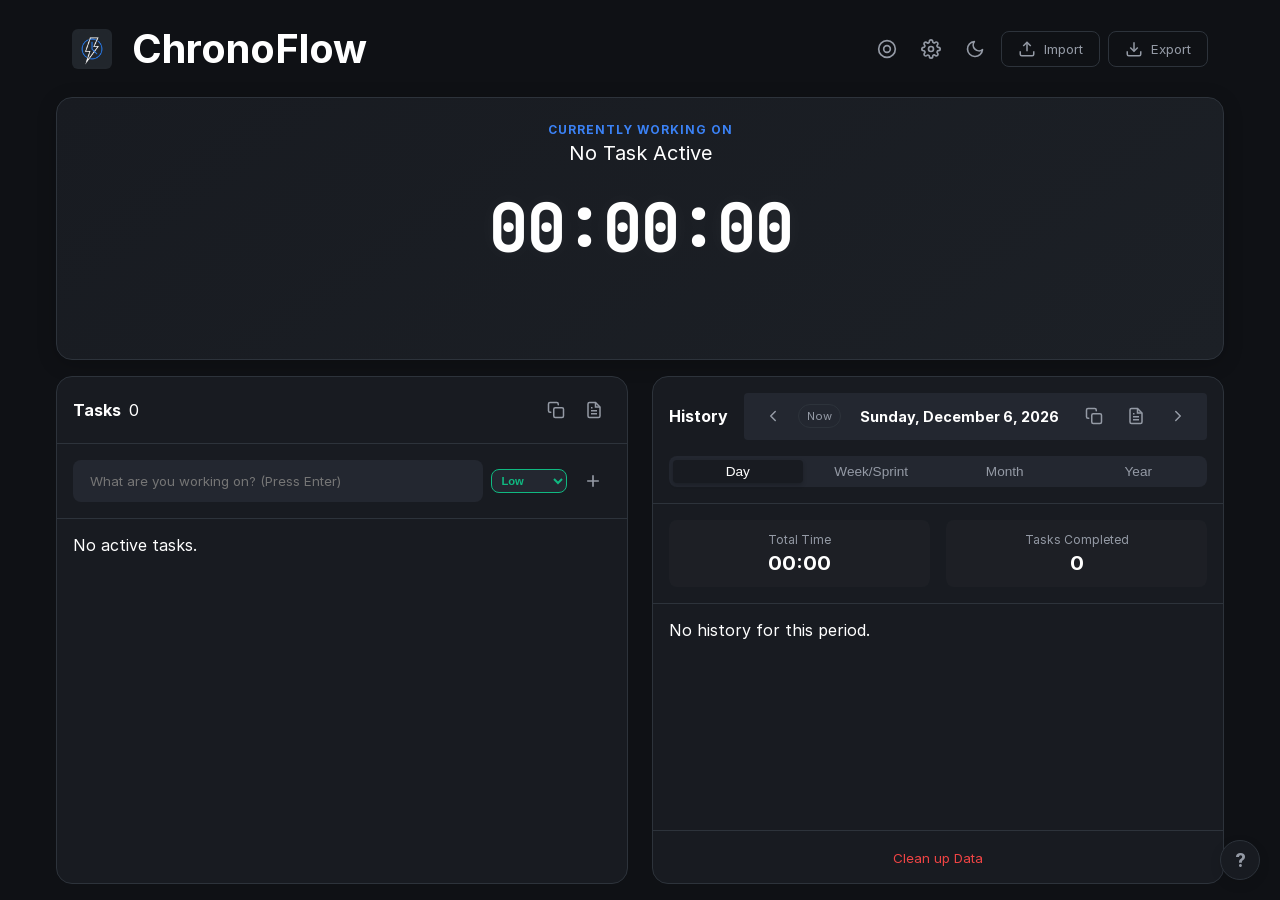
==== commit 798a28fa: "feat: add functionality to export and copy active tasks as markdown reports" ====
--- a/index.html
+++ b/index.html
@@ -100,8 +100,29 @@
             <!-- Todo Column -->
             <section class="panel todo-panel">
                 <div class="panel-header">
-                    <h3>Tasks</h3>
-                    <span class="badge" id="taskCount">0</span>
+                    <div style="display: flex; align-items: center; gap: 8px;">
+                        <h3>Tasks</h3>
+                        <span class="badge" id="taskCount">0</span>
+                    </div>
+                    <div style="display: flex; align-items: center; gap: 0.25rem;">
+                        <button id="copyTasksBtn" class="btn btn-icon btn-sm" title="Copy Tasks">
+                            <svg width="18" height="18" viewBox="0 0 24 24" fill="none" stroke="currentColor"
+                                stroke-width="2" stroke-linecap="round" stroke-linejoin="round">
+                                <rect x="9" y="9" width="13" height="13" rx="2" ry="2"></rect>
+                                <path d="M5 15H4a2 2 0 0 1-2-2V4a2 2 0 0 1 2-2h9a2 2 0 0 1 2 2v1"></path>
+                            </svg>
+                        </button>
+                        <button id="exportTasksBtn" class="btn btn-icon btn-sm" title="Export Tasks">
+                            <svg width="18" height="18" viewBox="0 0 24 24" fill="none" stroke="currentColor"
+                                stroke-width="2">
+                                <path d="M14 2H6a2 2 0 0 0-2 2v16a2 2 0 0 0 2 2h12a2 2 0 0 0 2-2V8z"></path>
+                                <polyline points="14 2 14 8 20 8"></polyline>
+                                <line x1="16" y1="13" x2="8" y2="13"></line>
+                                <line x1="16" y1="17" x2="8" y2="17"></line>
+                                <polyline points="10 9 9 9 8 9"></polyline>
+                            </svg>
+                        </button>
+                    </div>
                 </div>
 
                 <div class="todo-input-wrapper">
